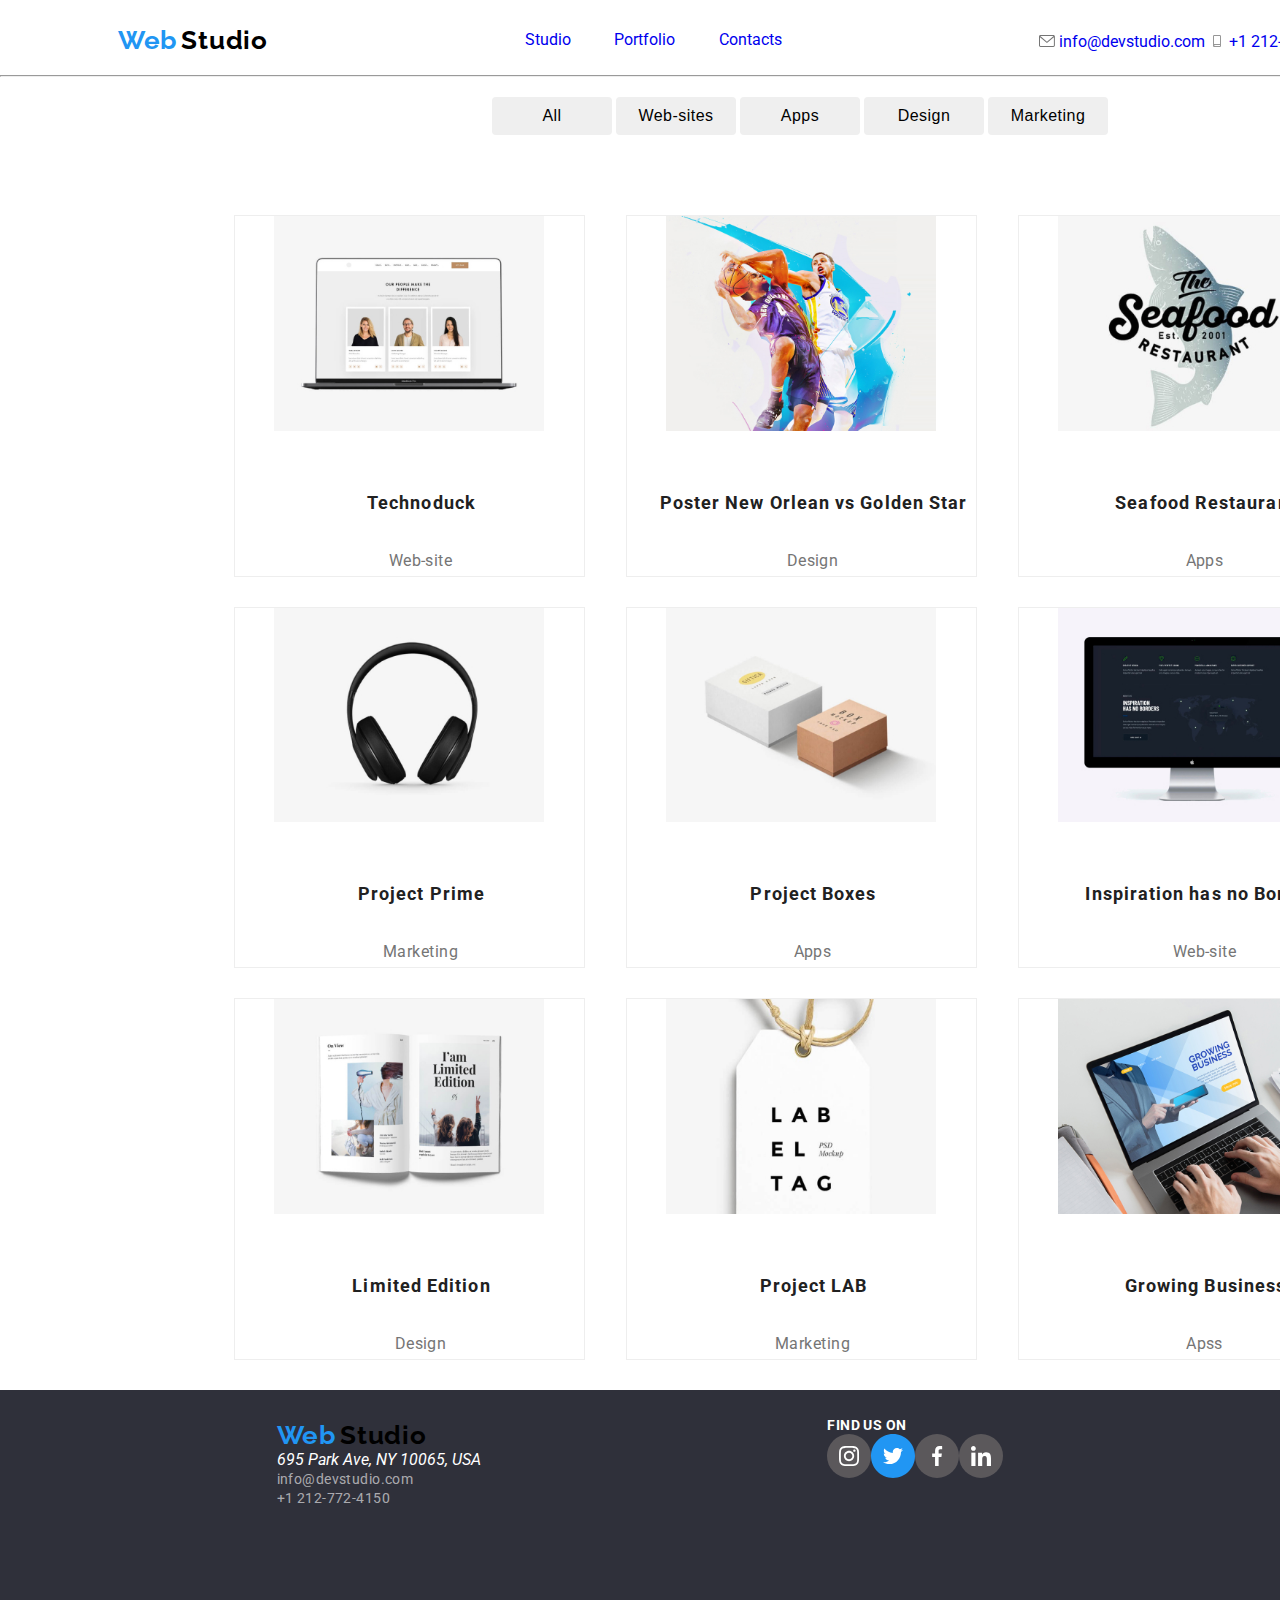
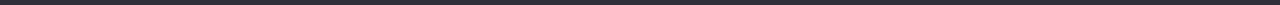
==== portfolio.html @ a7e50239 "added animations and transitions" ====
<!DOCTYPE html>
<html lang="en">
  <head>
    <meta charset="UTF-8" />
    <meta name="viewport" content="width=device-width, initial-scale=1.0" />
    <title>Portofoliu</title>
    <link rel="preconnect" href="https://fonts.googleapis.com" />
    <link rel="preconnect" href="https://fonts.gstatic.com" crossorigin />
    <link
      href="https://fonts.googleapis.com/css2?family=Raleway:wght@700&family=Roboto:wght@400;500;700;900&display=swap"
      rel="stylesheet"
    />
    <link
      rel="stylesheet"
      href="https://cdnjs.cloudflare.com/ajax/libs/modern-normalize/2.0.0/modern-normalize.min.css"
      integrity="sha512-4xo8blKMVCiXpTaLzQSLSw3KFOVPWhm/TRtuPVc4WG6kUgjH6J03IBuG7JZPkcWMxJ5huwaBpOpnwYElP/m6wg=="
      crossorigin="anonymous"
      referrerpolicy="no-referrer"
    />
    <link rel="stylesheet" href="css/styles.css" />
    <link rel="modern-normalize.css" href="css/modern-normalize.css" />
  </head>
  <body>
    <!-- logo section -->
    <header class="global-header">
      <div class="container">
        <div class="move-the-content">
          <a class="logo2" href="index.html">
            <span class="logo-web2">Web</span>
            <span class="logo-studio2">Studio</span>
          </a>
          <nav class="nav-flex">
            <ul class="middle-flex">
              <li><a href="index.html">Studio</a></li>
              <li><a href="portfolio.html">Portfolio</a></li>
              <li><a href="about.html">Contacts</a></li>
            </ul>
          </nav>
          <div class="phone-flex">
            <div class="icons-list">
              <a
                href="mail:info@devstudio.com"
                class="header-icons"
                aria-label="email"
              >
                <svg>
                  <use href="./icons/symbol-defs.svg#icon-envelope"></use>
                </svg>
              </a>
              <a
                href="mail:info@devstudio.com"
                rel="noopener noreferrer nofollow"
                target="_blank"
              >
                info@devstudio.com
              </a>
              <a href="tel:" class="header-icons" aria-label="email">
                <svg>
                  <use href="./icons/symbol-defs.svg#icon-smartphone"></use>
                </svg>
              </a>

              <a href="tel:+tel:+1 212-772-4150"
                >+1 212-772-4150">+1 212-772-4150</a
              >
            </div>
          </div>
        </div>
      </div>
    </header>
    <!-- main section -->
    <main class="container">
      <hr />
      <nav class="navigation">
        <ul>
          <button class="button-style" type="button">All</button>
          <button class="button-style" type="button">Web-sites</button>
          <button class="button-style" type="button">Apps</button>
          <button class="button-style" type="button">Design</button>
          <button class="button-style" type="button">Marketing</button>
        </ul>
      </nav>
      <section class="images">
        <ul class="image-positions">
          <li>
            <div class="image-container">
              <div class="animation">
                <img
                  class="first-column"
                  src="images/1tech.jpg"
                  alt="techno"
                  width="270"
                />
                <div class="overlay-photo"></div>
              </div>
              <section class="more-info">
                <h2 class="modify-title">Technoduck</h2>
                <span class="modify-content">Web-site</span>
              </section>
            </div>
          </li>

          <li>
            <div class="image-container">
              <div class="animation">
                <img
                  class="second-column"
                  src="images/2poster.jpg"
                  alt="poster"
                  width="270"
                />
                <div class="overlay-photo"></div>
              </div>
              <section class="more-info">
                <h2 class="modify-title">Poster New Orlean vs Golden Star</h2>
                <span class="modify-content">Design</span>
              </section>
            </div>
          </li>
          <li>
            <div class="image-container">
              <div class="animation">
                <img
                  class="third-column"
                  src="images/3restaurant.jpg"
                  alt="restaurant"
                  width="270"
                />
                <div class="overlay-photo"></div>
              </div>

              <section class="more-info">
                <h2 class="modify-title">Seafood Restaurant</h2>
                <span class="modify-content">Apps</span>
              </section>
            </div>
          </li>
          <li>
            <div class="image-container">
              <div class="animation">
                <img
                  class="first-column"
                  src="images/4project.jpg"
                  alt="prime"
                  width="270"
                />
                <div class="overlay-photo"></div>
              </div>
              <section class="more-info">
                <h2 class="modify-title">Project Prime</h2>
                <span class="modify-content">Marketing</span>
              </section>
            </div>
          </li>
          <li>
            <div class="image-container">
              <div class="animation">
                <img
                  class="second-column"
                  src="images/5boxes.jpg"
                  alt="boxes"
                  width="270"
                />
                <div class="overlay-photo"></div>
              </div>
              <section class="more-info">
                <h2 class="modify-title">Project Boxes</h2>
                <span class="modify-content">Apps</span>
              </section>
            </div>
          </li>
          <li>
            <div class="image-container">
              <div class="animation">
                <img
                  class="third-column"
                  src="images/6inspiration.jpg"
                  alt="inspiration"
                  width="270"
                />
                <div class="overlay-photo"></div>
              </div>
              <section class="more-info">
                <h2 class="modify-title">Inspiration has no Borders</h2>
                <span class="modify-content">Web-site</span>
              </section>
            </div>
          </li>
          <li>
            <div class="image-container">
              <div class="animation">
                <img
                  class="first-column"
                  src="images/7limited.jpg"
                  alt="limited"
                  width="270"
                />

                <div class="overlay-photo"></div>
              </div>
              <section class="more-info">
                <h2 class="modify-title">Limited Edition</h2>
                <span class="modify-content">Design</span>
              </section>
            </div>
          </li>
          <li>
            <div class="image-container">
              <div class="animation">
                <img
                  class="second-column"
                  src="images/8lab.jpg"
                  alt="project_lab"
                  width="270"
                />
                <div class="overlay-photo"></div>
              </div>
              <section class="more-info">
                <h2 class="modify-title">Project LAB</h2>
                <span class="modify-content">Marketing</span>
              </section>
            </div>
          </li>
          <li>
            <div class="image-container">
              <div class="animation">
                <img
                  class="third-column"
                  src="images/9growing.jpg"
                  alt="growing"
                  width="270"
                />
                <div class="overlay-photo"></div>
              </div>
              <section class="more-info">
                <h2 class="modify-title">Growing Business</h2>
                <span class="modify-content">Apss</span>
              </section>
            </div>
          </li>
        </ul>
      </section>
    </main>
    <!-- address section -->
    <footer class="footer-color">
      <div class="container-footer">
        <div class="footer-moving">
          <a class="footer-logo" href="index.html">
            <span class="logo-web">Web</span>
            <span class="logo-studio">Studio</span>
          </a>
          <address class="address">
            695 Park Ave, NY 10065, USA <br />
            <a
              class="footer-link"
              href="mailto:info@devstudio.com"
              rel="noopener noreferrer nofollow"
              target="_blank"
              >info@devstudio.com</a
            >
            <br />
            <a class="footer-link" href="tel:+1 212-772-4150"
              >+1 212-772-4150</a
            >
            <br />
          </address>
        </div>

        <div class="moving-media">
          <span class="findus"> FIND US ON</span>
          <div class="social-icons">
            <a
              href="https://www.instagram.com/"
              class="footer-icon"
              aria-label="instagram"
            >
              <svg>
                <use href="./icons/symbol-defs.svg#icon-instagram"></use>
              </svg>
            </a>
            <a
              href="https://www.twitter.com/"
              class="footer-icon-blue"
              aria-label="twitter"
            >
              <svg>
                <use href="./icons/symbol-defs.svg#icon-twitter"></use>
              </svg>
            </a>
            <a
              href="https://www.facebook.com/"
              class="footer-icon"
              aria-label="facebook"
            >
              <svg>
                <use href="./icons/symbol-defs.svg#icon-facebook"></use>
              </svg>
            </a>
            <a
              href="https://www.linkedin.com/"
              class="footer-icon"
              aria-label="linkedin"
            >
              <svg>
                <use href="./icons/symbol-defs.svg#icon-linkedin"></use>
              </svg>
            </a>
          </div>
        </div>
      </div>
    </footer>
  </body>
</html>
---- css/styles.css ----
:root {
  --logo-font-family: "Raleway", sans-serif;
  --text-font-family: "Roboto", sans-serif;
  --social-icon-background-color: #706c6cad;
  --social-team-color: #afb1b8;
  --social-media-color: #ffff;
  --box-shadow-color: rgba(0, 0, 0, 0.16), 0px 4px 4px 0px rgba(0, 0, 0, 0.06),
    0px 1px 1px 0px rgba(0, 0, 0, 0.12);
  --button-shadow-color: 0px 2px 2px 0px rgba(0, 0, 0, 0.12),
    0px 1px 2px 0px rgba(0, 0, 0, 0.08), 0px 3px 1px 0px rgba(0, 0, 0, 0.1);
}

::before ::after {
  box-sizing: border-box;
}
* {
  margin: 0 auto;
  padding: 0px;
  box-sizing: border-box;
}

body {
  font-family: var(--text-font-family);
  margin: 0 auto;
}
/* LOGO STYLES */
.logo-web {
  color: #2196f3;
  font-size: 26px;
  font-family: Raleway;
  font-style: normal;
  font-weight: 700;
  line-height: normal;
  letter-spacing: 0.78px;
}
.logo-studio {
  color: black;
  font-size: 26px;
  font-family: Raleway;
  font-style: normal;
  font-weight: 700;
  line-height: normal;
  letter-spacing: 0.78px;
}

.logo-web2 {
  color: #2196f3;
  font-family: Raleway;
  font-size: 26px;
  font-style: normal;
  font-weight: 700;
  line-height: normal;
  letter-spacing: 0.78px;
}
.logo-studio2 {
  color: black;
  font-family: Raleway;
  font-size: 26px;
  font-style: normal;
  font-weight: 700;
  line-height: normal;
  letter-spacing: 0.78px;
}
.logo2 {
  margin-top: 25px;
}

h1 {
  color: #fff;
  text-align: center;
  font-size: 44px;
  font-family: Roboto;
  font-style: normal;
  font-weight: 900;
  line-height: 60px;
  letter-spacing: 2.64px;
  text-transform: uppercase;
}
h1 {
  display: flex;
  width: 696px;
  flex-direction: column;
  flex-shrink: 0;
}
h2 {
  color: #212121;
  text-align: center;
  font-family: Roboto;
  font-size: 36px;
  font-style: normal;
  font-weight: 700;
  line-height: normal;
  letter-spacing: 1.08px;
  margin-left: 0px;
  margin-bottom: 25px;
}
.full-color-section {
  display: flex;
  flex-direction: column;
  justify-content: center;
  align-items: center;
  padding: 2px 4px;
  position: relative;
  box-sizing: border-box;
  background-image: linear-gradient(rgba(0, 0, 0, 0.5), rgba(0, 0, 0, 0.5)),
    url(../images/backgroundimg.jpg);
  width: 100%;
  margin-bottom: 94px;
  padding: 94px 0px 94px 0;
}

.request-button {
  color: #fff;
  text-align: center;
  font-size: 16px;
  font-family: Roboto;
  font-style: normal;
  font-weight: 700;
  background: #2196f3;
  box-sizing: border-box;
  border-radius: 4px;
  width: 200px;
  height: 50px;
  
}

.qualities {
  color: #212121;
  font-size: 14px;
  font-family: Roboto;
  font-style: normal;
  font-weight: 700;
  line-height: normal;
  letter-spacing: 0.42px;
  text-transform: uppercase;
  display: flex;
  flex-direction: column;
  flex-shrink: 0;
}
.description {
  color: #757575;
  font-size: 14px;
  font-family: Roboto;
  font-style: normal;
  font-weight: 400;
  line-height: 24px;
  letter-spacing: 0.42px;
  display: flex;
  width: 270px;
  height: 75px;
  flex-direction: column;
  flex-shrink: 0;
}
a:hover {
  cursor: pointer;
  color: #2196f3;
}
a:focus {
  cursor: pointer;
  color: #2196f3;
}
/* portfolio buttons */
.button-style {
  cursor: pointer;
  width: 120px;
  height: 38px;
  top: 174px;
  left: 614px;
  border-radius: 4px;
  font-size: 16px;
  font-weight: 500;
  line-height: 26px;
  letter-spacing: 0.03em;
  text-align: center;
  color: var(--#2196F3);
  border: none;
}
.button-style:hover {
  color: white;
  border-radius: 4px;
  background-color: #2196f3;
}
.button-style:focus {
  color: #0d1013;
}

.flex-button {
  display: flex;
  justify-content: center;
}

/* header flexing */

.global-header {
  width: 100%;
}
.nav-flex {
  display: flex;
  margin-top: 30px;
  justify-content: space-between;
}

.middle-flex {
  display: flex;
  justify-content: space-between;
  width: 300px;
}

/* main-flex */

.quality {
  display: flex;
  margin-top: 50px;
  margin-bottom: 50px;
}

.boxes {
  display: flex;
  justify-content: space-evenly;
  margin-left: 0px;
}

.team {
  display: flex;
  justify-content: space-between;
  margin-left: 0px;
}

.address1 {
  display: flex;
  margin-top: 20px;
  flex-direction: column;
  flex-shrink: 0;
}
.footer-link {
  color: rgba(255, 255, 255, 0.6);
  font-family: Roboto;
  font-size: 14px;
  font-style: normal;
  font-weight: 400;
  line-height: normal;
  letter-spacing: 0.42px;
}
.footer-link:hover {
  cursor: pointer;
  color: #fff;
}

/* portfolio styles */

.navigation {
  display: flex;
  justify-content: center;
}

.modify-title {
  color: #212121;
  font-family: Roboto;
  font-size: 18px;
  font-style: normal;
  font-weight: 700;
  line-height: 36px;
  letter-spacing: 1.08px;
  display: flex;
  width: 322px;
  flex-direction: column;
  flex-shrink: 0;
}

.modify-content {
  display: flex;
  width: 322px;
  flex-direction: column;
  flex-shrink: 0;
  color: #757575;
  font-family: Roboto;
  font-size: 16px;
  font-style: normal;
  font-weight: 400;
  line-height: 30px;
  letter-spacing: 0.48px;
}

.image-container {
  display: flex;
  box-sizing: content-box;
  flex-direction: column;
  gap: 30px;
  width: 100%;
}

.first-column .second-column .third-column {
  box-sizing: content-box;
  width: 370px;
  height: 294px;
}

.more-info {
  display: flex;
  flex-direction: column;
}

.image-positions {
  display: flex;
  justify-content: center;
  align-items: center;
  flex-wrap: wrap;
  box-sizing: content-box;
  width: 1176px;
  margin-top: 50px;
}

.modify-title {
  display: flex;
  box-sizing: content-box;
  font-size: 18px;
  margin-top: 20px;
  line-height: 36px;
  letter-spacing: 1.08px;
  margin-left: 25px;
}

.modify-content {
  display: flex;
  box-sizing: content-box;
  text-align: center;
  margin-left: 24px;
  line-height: 30px;
}

.footer-color {
  background-color: #2f303a;
  width: 100%;
  height: 215px;
}

.footer-edit {
  background-color: #2f303a;
  height: 251px;
}

hr {
  margin-top: 20px;
  margin-bottom: 20px;
}
ul {
  list-style: none;
}

.container {
  width: 1600px;
}
.move-the-content {
  display: flex;
  justify-content: space-between;
}
.phone-flex {
  margin-top: 32px;
}

.team-color {
  background-color: #f5f4fa;
  padding: 94px 0px 94px 0px;
}
.what-we-do {
  padding: 94px 0px 94px 0px;
}

.address {
  color: #fff;
}
/* icons edit */

.icons-list .header-icons svg {
  width: 16px;
  height: 12px;
  flex-shrink: 0;
}
.findus {
  color: #fff;
  font-family: Roboto;
  font-size: 14px;
  font-style: normal;
  font-weight: 700;
  line-height: normal;
  letter-spacing: 0.42px;
  text-transform: uppercase;
}

.social-icons .footer-icon svg {
  width: 20px;
  height: 20px;
}
.social-icons {
  display: flex;
}

.social-icons .footer-icon {
  width: 44px;
  height: 44px;
  background-color: var(--social-icon-background-color);
  display: flex;
  justify-content: center;
  align-items: center;
  border-radius: 22px;
  transition:250ms cubic-bezier(0.4, 0, 0.2, 1);
}
.social-icons .footer-icon-blue svg {
  width: 44px;
  height: 44px;
  
}

.fill {
  background-color: #f5f4fa;
  width: 270px;
  height: 120px;
  display: flex;
  justify-content: center;
  align-items: center;
  border-radius: 4px;
}
.quality .quality-icons svg {
  display: flex;
  width: 70px;
  height: 70px;
}

/* regular customer icons */
.regular-customers .customer-icons {
  display: flex;
  justify-content: center;
  gap: 30px;
  margin-top: 50px;
  margin-bottom: 94px;
}
.customer-icons svg {
  width: 106;
  height: 60px;
  transition:250ms cubic-bezier(0.4, 0, 0.2, 1);
}

.customer-icons .regular-customer-icon {
  width: 170px;
  height: 92px;
  border-radius: 4px;
  border: 1px;
  border: 1px solid #afb1b8;
  display: flex;
  justify-content: center;
  align-items: center;
  
}

.container-footer {
  margin-top: 30px;
  display: flex;
  justify-content: left;
  align-items: center;
}

.footer-moving {
  margin-top: 30px;
}
.moving-media {
  margin-left: 70px;
}
.moving {
  margin-left: 70px;
}

.container-footer .address {
  display: column;
  justify-content: left;
}

.social-icons-team svg {
  width: 20px;
  height: 20px;
  transition:250ms cubic-bezier(0.4, 0, 0.2, 1);
}
.social-icons-team {
  display: flex;
  justify-content: center;
  align-items: center;
  
}

.team-icon {
  width: 44px;
  height: 44px;
  border-radius: 22px;
  background-color: #fff;
  border-radius: 22px;
  display: flex;
  justify-content: center;
  align-items: center;
}

.team-color figcaption h3 {
  color: #212121;
  text-align: center;
  font-family: Roboto;
  font-size: 16px;
  font-style: normal;
  font-weight: 500;
  line-height: normal;
  letter-spacing: 0.48px;
}

figure figcaption {
  color: #757575;
  text-align: center;
  font-family: Roboto;
  font-size: 16px;
  font-style: normal;
  font-weight: 400;
  line-height: normal;
  letter-spacing: 0.48px;
  margin-top: 30px;
}
.team figure {
  border-radius: 0px 0px 4px 4px;
  background: #fff;

  box-shadow: 0px 2px 1px 0px rgba(0, 0, 0, 0.2),
    0px 1px 1px 0px rgba(0, 0, 0, 0.14), 0px 1px 3px 0px rgba(0, 0, 0, 0.12);

  width: 270px;
  height: 428px;
  flex-shrink: 0;
}

/* hover focus icons */

.team-icon:hover {
  background-color: #2196f3;
  color: #ffff;
}
svg {
  color: var(--social-team-color);
}
.team-icon svg:hover {
  color: #fff;
}

.regular-customer-icon svg:hover {
  color: #2196f3;
}
.social-icons .footer-icon:hover {
  background-color: #2196f3;
  
}

.social-icons .footer-icon svg {
  color: var(--social-media-color);
  
}

.button-style:hover {
  box-shadow: 0px 2px 2px 0px;
  color: var(--button-shadow-color);
}

.image-container {
  border: 1px solid #eee;
  background: #fff;
  gap: 30px;
  margin-top: 30px;
}

.image-container:hover {
  box-shadow: 1px 4px 6px 0px;
  color: var(--box-shadow-color);
}
.icons-list svg:hover {
  stroke: #2196f3;
}


.above1 {
  position: relative;
  display: flex;
}
.above {
  flex-shrink: 0;
  width: 100%;
  height: 70px;
  display: flex;
  justify-content: center;
  align-items: center;
}

.above1 .above {
  position: absolute;
  text-align: center;
  bottom: 0;
  color: #fff;
  font-family: Roboto;
  font-size: 14px;
  font-weight: 700;
  line-height: normal;
  letter-spacing: 0.42px;
  text-transform: uppercase;
  background: rgba(47, 48, 58, 0.8);
}

/* modal edit */
.modal {
  position: fixed;
  display: flex;
  justify-content: center;
  align-items: center;
  border: 1px solid black;
  width: 100vw;
  height: 100vh;
  flex-shrink: 0;
  top: 0;
  left: 0;
  opacity: 98%;
  pointer-events: visible;
  
}

.modal-content {
  border-radius: 4px;
  background: #fff;
  flex-shrink: 0;
  position: relative;
  margin: 0 auto;
  width: 528px;
  height: 581px;
  flex-shrink: 0;
  transform: scale(0.75);

}

.is-hidden {
  visibility: hidden;
}

.close-btn {
  cursor: pointer;
  position: absolute;
  right: 16px;
  top: 16px;
  border-radius: 22px;
  background-color: #fff;
  width: 30px;
  height: 30px;
  border-color: gainsboro;
}

.close-btn:focus,
.close-btn:hover {
  background-color: transparent;
}

.close-btn svg {
  width: 18px;
  height: 18px;
  display: flex;
}
a {
  text-decoration-line: none;
}
  


/* overlay */
.overlay-photo {
  position: absolute;
  bottom: 0;
  left: 0;
  right: 0;
  background: rgb(23, 236, 219);
  background: linear-gradient(
    90deg,
    rgba(23, 236, 219, 0.6285364487591911) 13%,
    rgba(0, 212, 255, 1) 100%
  );
  width: 100%;
  height: 0;
  transform: translateY(100%);
  transition:250ms ease-in-out;


}

.animation:hover .overlay-photo {
  height: 100%;
  transform: translateY(0);
  overflow: visible;
 
}

.animation {
  position: relative;
  margin: 0 auto;
  overflow: hidden;
  
}
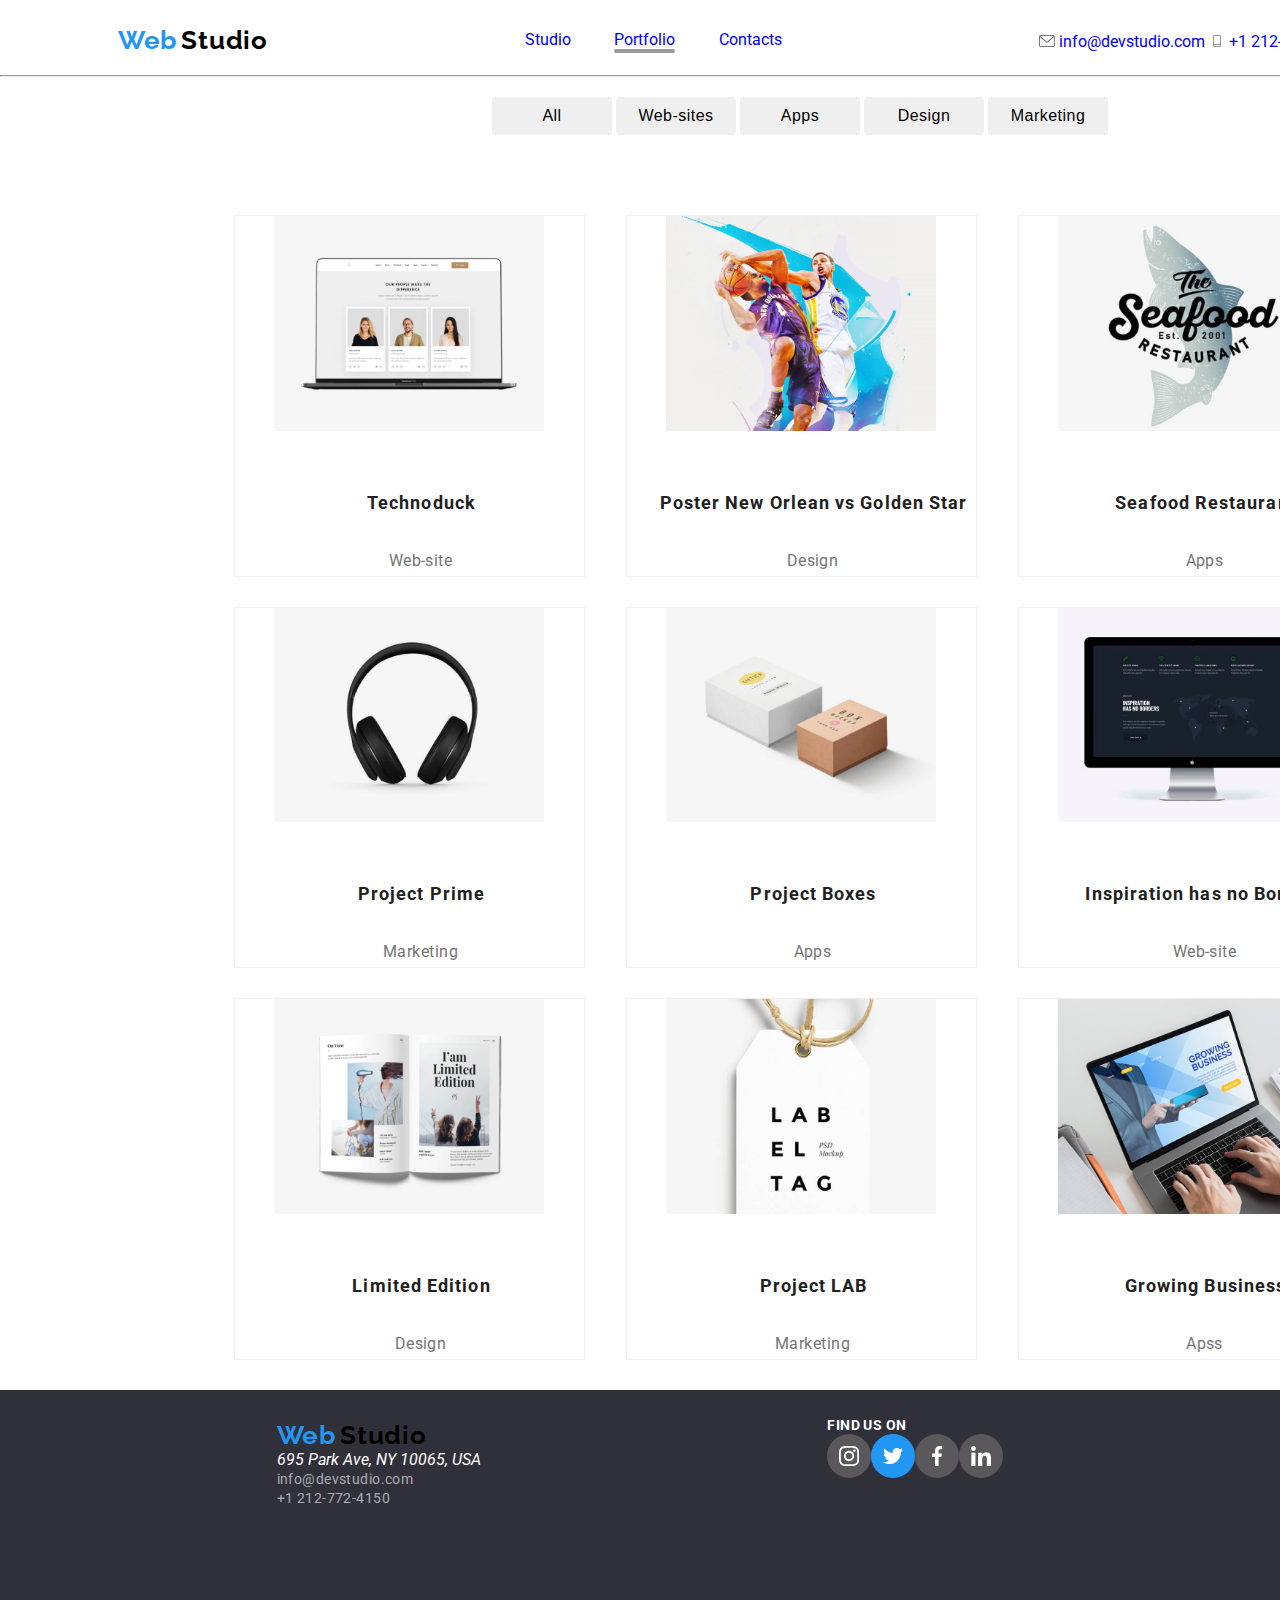
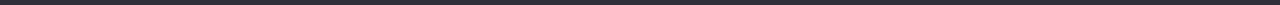
==== commit cb84a2fd: "active links" ====
--- a/portfolio.html
+++ b/portfolio.html
@@ -31,9 +31,13 @@
           </a>
           <nav class="nav-flex">
             <ul class="middle-flex">
-              <li><a href="index.html">Studio</a></li>
-              <li><a href="portfolio.html">Portfolio</a></li>
-              <li><a href="about.html">Contacts</a></li>
+              <li><a class="header-links" href="index.html">Studio</a></li>
+              <li>
+                <a class="header-links active-link" href="portfolio.html"
+                  >Portfolio</a
+                >
+              </li>
+              <li><a class="header-links" href="about.html">Contacts</a></li>
             </ul>
           </nav>
           <div class="phone-flex">
@@ -91,7 +95,13 @@
                   alt="techno"
                   width="270"
                 />
-                <div class="overlay-photo"></div>
+                <div class="overlay-photo">
+                  <p>
+                    Technoduck is a state-of-the-art coronavirus distribution
+                    platform. Companies use this platform for digital espionage
+                    and attacks on competitors' secure servers.
+                  </p>
+                </div>
               </div>
               <section class="more-info">
                 <h2 class="modify-title">Technoduck</h2>
@@ -109,7 +119,13 @@
                   alt="poster"
                   width="270"
                 />
-                <div class="overlay-photo"></div>
+                <div class="overlay-photo">
+                  <p>
+                    Technoduck is a state-of-the-art coronavirus distribution
+                    platform. Companies use this platform for digital espionage
+                    and attacks on competitors' secure servers.
+                  </p>
+                </div>
               </div>
               <section class="more-info">
                 <h2 class="modify-title">Poster New Orlean vs Golden Star</h2>
@@ -126,7 +142,13 @@
                   alt="restaurant"
                   width="270"
                 />
-                <div class="overlay-photo"></div>
+                <div class="overlay-photo">
+                  <p>
+                    Technoduck is a state-of-the-art coronavirus distribution
+                    platform. Companies use this platform for digital espionage
+                    and attacks on competitors' secure servers.
+                  </p>
+                </div>
               </div>
 
               <section class="more-info">
@@ -144,7 +166,13 @@
                   alt="prime"
                   width="270"
                 />
-                <div class="overlay-photo"></div>
+                <div class="overlay-photo">
+                  <p>
+                    Technoduck is a state-of-the-art coronavirus distribution
+                    platform. Companies use this platform for digital espionage
+                    and attacks on competitors' secure servers.
+                  </p>
+                </div>
               </div>
               <section class="more-info">
                 <h2 class="modify-title">Project Prime</h2>
@@ -161,7 +189,13 @@
                   alt="boxes"
                   width="270"
                 />
-                <div class="overlay-photo"></div>
+                <div class="overlay-photo">
+                  <p>
+                    Technoduck is a state-of-the-art coronavirus distribution
+                    platform. Companies use this platform for digital espionage
+                    and attacks on competitors' secure servers.
+                  </p>
+                </div>
               </div>
               <section class="more-info">
                 <h2 class="modify-title">Project Boxes</h2>
@@ -178,7 +212,13 @@
                   alt="inspiration"
                   width="270"
                 />
-                <div class="overlay-photo"></div>
+                <div class="overlay-photo">
+                  <p>
+                    Technoduck is a state-of-the-art coronavirus distribution
+                    platform. Companies use this platform for digital espionage
+                    and attacks on competitors' secure servers.
+                  </p>
+                </div>
               </div>
               <section class="more-info">
                 <h2 class="modify-title">Inspiration has no Borders</h2>
@@ -196,7 +236,13 @@
                   width="270"
                 />
 
-                <div class="overlay-photo"></div>
+                <div class="overlay-photo">
+                  <p>
+                    Technoduck is a state-of-the-art coronavirus distribution
+                    platform. Companies use this platform for digital espionage
+                    and attacks on competitors' secure servers.
+                  </p>
+                </div>
               </div>
               <section class="more-info">
                 <h2 class="modify-title">Limited Edition</h2>
@@ -213,7 +259,13 @@
                   alt="project_lab"
                   width="270"
                 />
-                <div class="overlay-photo"></div>
+                <div class="overlay-photo">
+                  <p>
+                    Technoduck is a state-of-the-art coronavirus distribution
+                    platform. Companies use this platform for digital espionage
+                    and attacks on competitors' secure servers.
+                  </p>
+                </div>
               </div>
               <section class="more-info">
                 <h2 class="modify-title">Project LAB</h2>
@@ -230,7 +282,13 @@
                   alt="growing"
                   width="270"
                 />
-                <div class="overlay-photo"></div>
+                <div class="overlay-photo">
+                  <p>
+                    Technoduck is a state-of-the-art coronavirus distribution
+                    platform. Companies use this platform for digital espionage
+                    and attacks on competitors' secure servers.
+                  </p>
+                </div>
               </div>
               <section class="more-info">
                 <h2 class="modify-title">Growing Business</h2>
--- a/css/styles.css
+++ b/css/styles.css
@@ -121,7 +121,6 @@
   border-radius: 4px;
   width: 200px;
   height: 50px;
-  
 }
 
 .qualities {
@@ -403,12 +402,11 @@
   justify-content: center;
   align-items: center;
   border-radius: 22px;
-  transition:250ms cubic-bezier(0.4, 0, 0.2, 1);
+  transition: 250ms cubic-bezier(0.4, 0, 0.2, 1);
 }
 .social-icons .footer-icon-blue svg {
   width: 44px;
   height: 44px;
-  
 }
 
 .fill {
@@ -437,7 +435,7 @@
 .customer-icons svg {
   width: 106;
   height: 60px;
-  transition:250ms cubic-bezier(0.4, 0, 0.2, 1);
+  transition: 250ms cubic-bezier(0.4, 0, 0.2, 1);
 }
 
 .customer-icons .regular-customer-icon {
@@ -449,7 +447,6 @@
   display: flex;
   justify-content: center;
   align-items: center;
-  
 }
 
 .container-footer {
@@ -477,13 +474,12 @@
 .social-icons-team svg {
   width: 20px;
   height: 20px;
-  transition:250ms cubic-bezier(0.4, 0, 0.2, 1);
+  transition: 250ms cubic-bezier(0.4, 0, 0.2, 1);
 }
 .social-icons-team {
   display: flex;
   justify-content: center;
   align-items: center;
-  
 }
 
 .team-icon {
@@ -549,12 +545,10 @@
 }
 .social-icons .footer-icon:hover {
   background-color: #2196f3;
-  
 }
 
 .social-icons .footer-icon svg {
   color: var(--social-media-color);
-  
 }
 
 .button-style:hover {
@@ -577,7 +571,6 @@
   stroke: #2196f3;
 }
 
-
 .above1 {
   position: relative;
   display: flex;
@@ -619,7 +612,7 @@
   left: 0;
   opacity: 98%;
   pointer-events: visible;
-  
+  transition: 250ms linear;
 }
 
 .modal-content {
@@ -632,11 +625,13 @@
   height: 581px;
   flex-shrink: 0;
   transform: scale(0.75);
-
 }
 
 .is-hidden {
   visibility: hidden;
+  opacity: 0;
+  pointer-events: none;
+  transition: 250ms linear;
 }
 
 .close-btn {
@@ -664,8 +659,6 @@
 a {
   text-decoration-line: none;
 }
-  
-
 
 /* overlay */
 .overlay-photo {
@@ -682,21 +675,52 @@
   width: 100%;
   height: 0;
   transform: translateY(100%);
-  transition:250ms ease-in-out;
-
-
+  transition: 0.8s ease-in-out;
 }
 
 .animation:hover .overlay-photo {
   height: 100%;
   transform: translateY(0);
   overflow: visible;
- 
 }
 
 .animation {
   position: relative;
   margin: 0 auto;
   overflow: hidden;
-  
-}
+}
+.overlay-photo p {
+  color: #fff;
+  font-family: Roboto;
+  font-size: 18px;
+  font-style: normal;
+  font-weight: 400;
+  line-height: 28px;
+  letter-spacing: 0.54px;
+}
+
+.header-links,
+.active-link{
+  position: relative;
+  transition: var(--social-team-color);
+  height: 100%;
+}
+.header-links:hover::after {
+  display: block;
+  position: absolute;
+  content: "";
+  width: 100%;
+  background-color: var(--social-icon-background-color);
+  height: 4px;
+  border-radius: 2px;
+}
+
+.active-link::after {
+  display: block;
+  position: absolute;
+  content: "";
+  width: 100%;
+  height: 4px;
+  border-radius: 2px;
+  background-color: var(--social-icon-background-color);
+}
